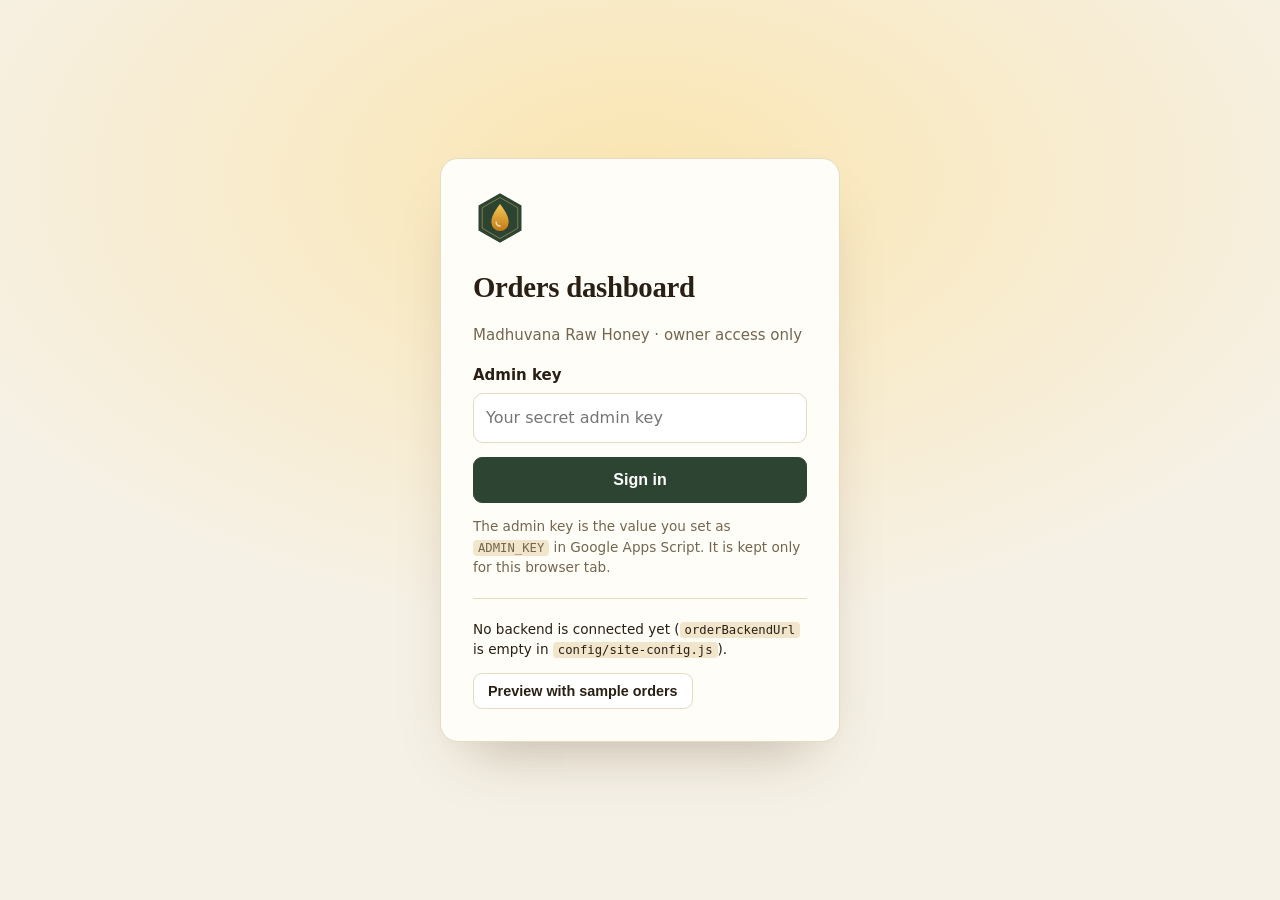
==== admin/index.html @ f3a9bd26 "Add files via upload" ====
<!doctype html>
<html lang="en-IN">
<head>
  <meta charset="utf-8">
  <meta name="viewport" content="width=device-width, initial-scale=1">
  <meta name="robots" content="noindex, nofollow">
  <meta name="referrer" content="no-referrer">
  <meta http-equiv="Content-Security-Policy" content="default-src 'self'; script-src 'self' https://cdnjs.cloudflare.com; style-src 'self' 'unsafe-inline' https://fonts.googleapis.com; font-src https://fonts.gstatic.com; img-src 'self' data:; connect-src 'self' https://script.google.com https://script.googleusercontent.com; base-uri 'self'; form-action 'self'">
  <title>Orders Dashboard</title>
  <link rel="icon" href="../assets/images/favicon.svg" type="image/svg+xml">
  <link rel="preconnect" href="https://fonts.googleapis.com">
  <link rel="preconnect" href="https://fonts.gstatic.com" crossorigin>
  <link rel="stylesheet" href="https://fonts.googleapis.com/css2?family=Figtree:wght@400;500;600;700&family=Fraunces:opsz,wght@9..144,500;9..144,600&display=swap">
  <link rel="stylesheet" href="../assets/css/admin.css">
</head>
<body>
  <!-- ============ SIGN IN ============ -->
  <section id="login" class="login">
    <form id="login-form" class="login-card" autocomplete="off">
      <img src="../assets/images/logo.svg" alt="" width="54" height="54">
      <h1>Orders dashboard</h1>
      <p class="muted" id="login-farm">Owner access only</p>
      <div id="login-error" class="alert" hidden></div>
      <label for="admin-key">Admin key</label>
      <input id="admin-key" type="password" autocomplete="current-password" required placeholder="Your secret admin key">
      <button class="btn primary" type="submit">Sign in</button>
      <p class="muted small">The admin key is the value you set as <code>ADMIN_KEY</code> in Google Apps Script. It is kept only for this browser tab.</p>
      <div id="demo-box" hidden>
        <hr>
        <p class="small">No backend is connected yet (<code>orderBackendUrl</code> is empty in <code>config/site-config.js</code>).</p>
        <button class="btn" type="button" id="demo-btn">Preview with sample orders</button>
      </div>
    </form>
  </section>

  <!-- ============ DASHBOARD ============ -->
  <div id="app" hidden>
    <header class="topbar">
      <div class="brand"><img src="../assets/images/logo.svg" alt="" width="34" height="34"><div><strong id="farm-name">Farm</strong><span>Orders dashboard</span></div></div>
      <div class="top-actions">
        <span id="demo-flag" class="pill warn" hidden>Sample data</span>
        <button class="btn" id="refresh-btn" type="button">Refresh</button>
        <button class="btn ghost" id="logout-btn" type="button">Sign out</button>
      </div>
    </header>

    <main class="container">
      <section class="kpis" id="kpis"></section>

      <section class="toolbar">
        <div class="tabs" id="status-tabs" role="tablist"></div>
        <div class="filters">
          <input type="search" id="search" placeholder="Search name, phone, ref, product…" aria-label="Search orders">
          <label class="date">From <input type="date" id="from"></label>
          <label class="date">To <input type="date" id="to"></label>
          <button class="btn" id="csv-btn" type="button">Export CSV</button>
          <button class="btn" id="xlsx-btn" type="button">Export Excel</button>
        </div>
      </section>

      <div id="notice" class="alert" hidden></div>
      <p class="muted small" id="count"></p>

      <div class="table-wrap">
        <table class="orders" id="orders">
          <thead><tr>
            <th>Booking</th><th>Customer</th><th>Items</th><th class="num">Value</th><th>Delivery</th><th>Status</th><th></th>
          </tr></thead>
          <tbody></tbody>
        </table>
      </div>
      <p class="empty" id="empty" hidden>No orders match these filters.</p>
    </main>
  </div>

  <script src="../config/site-config.js"></script>
  <script src="../assets/js/api.js"></script>
  <script src="../assets/js/admin.js"></script>
</body>
</html>
---- assets/css/admin.css ----
/* Owner dashboard styles */
:root {
  --bg: #f6f1e6; --card: #fffdf8; --ink: #2a1f14; --muted: #74664f; --line: #e6dac0;
  --forest: #2c4431; --honey: #e3a62b; --amber: #c27a12; --danger: #a4371f;
  --s-new: #c27a12; --s-confirmed: #2f6f9f; --s-dispatched: #7a4fa0; --s-delivered: #3f6b3a; --s-cancelled: #8a8074;
}
* { box-sizing: border-box; }
body { margin: 0; background: var(--bg); color: var(--ink); font: 15px/1.5 "Figtree", system-ui, sans-serif; -webkit-font-smoothing: antialiased; }
h1, h2 { font-family: "Fraunces", Georgia, serif; font-weight: 600; letter-spacing: -.01em; }
code { background: #f1e6cc; padding: 1px 5px; border-radius: 4px; font-size: .9em; }
.muted { color: var(--muted); }
.small { font-size: .85rem; }
[hidden] { display: none !important; }

.btn { font: 600 .9rem "Figtree", sans-serif; padding: 9px 14px; border-radius: 9px; border: 1.5px solid var(--line); background: #fff; color: var(--ink); cursor: pointer; white-space: nowrap; }
.btn:hover { border-color: var(--ink); }
.btn.primary { background: var(--forest); color: #fff; border-color: var(--forest); }
.btn.ghost { background: transparent; }
.btn:disabled { opacity: .5; cursor: wait; }
.alert { padding: 12px 14px; border-radius: 10px; background: #fbeee9; color: var(--danger); border: 1px solid #efcabd; margin: 12px 0; }
.alert.ok { background: #eef4ea; color: #2f5a2a; border-color: #cfe0c6; }
.pill { font-size: .75rem; font-weight: 700; padding: 4px 10px; border-radius: 99px; background: #eee; }
.pill.warn { background: #fdf0d2; color: #8a5a07; }

/* Login */
.login { min-height: 100vh; display: grid; place-items: center; padding: 20px; background: radial-gradient(60% 50% at 50% 20%, #fbe6b2, var(--bg)); }
.login-card { width: 100%; max-width: 400px; background: var(--card); border: 1px solid var(--line); border-radius: 18px; padding: 32px; box-shadow: 0 30px 60px -30px rgba(60, 38, 10, .35); }
.login-card h1 { margin: 14px 0 2px; font-size: 1.8rem; }
.login-card label { display: block; font-weight: 600; margin: 18px 0 6px; }
.login-card input { width: 100%; padding: 12px; font: inherit; font-size: 16px; border: 1.5px solid var(--line); border-radius: 10px; }
.login-card input:focus { outline: none; border-color: var(--honey); box-shadow: 0 0 0 3px rgba(227, 166, 43, .25); }
.login-card .btn.primary { width: 100%; margin-top: 14px; padding: 13px; font-size: 1rem; }
.login-card hr { border: 0; border-top: 1px solid var(--line); margin: 20px 0; }

/* Top bar */
.topbar { position: sticky; top: 0; z-index: 10; display: flex; justify-content: space-between; align-items: center; gap: 12px; padding: 12px 20px; background: rgba(255, 253, 248, .92); backdrop-filter: blur(8px); border-bottom: 1px solid var(--line); }
.topbar .brand { display: flex; gap: 10px; align-items: center; }
.topbar .brand strong { display: block; font-family: "Fraunces", serif; font-size: 1.1rem; line-height: 1.1; }
.topbar .brand span { font-size: .78rem; color: var(--muted); }
.top-actions { display: flex; gap: 8px; align-items: center; }
.container { max-width: 1400px; margin: 0 auto; padding: 22px 20px 60px; }

/* KPIs */
.kpis { display: grid; grid-template-columns: repeat(auto-fit, minmax(170px, 1fr)); gap: 14px; margin-bottom: 22px; }
.kpi { background: var(--card); border: 1px solid var(--line); border-radius: 14px; padding: 16px 18px; }
.kpi span { font-size: .78rem; font-weight: 700; letter-spacing: .08em; text-transform: uppercase; color: var(--muted); }
.kpi strong { display: block; font-family: "Fraunces", serif; font-size: 1.9rem; font-weight: 600; margin-top: 4px; line-height: 1.1; }
.kpi em { font-style: normal; font-size: .82rem; color: var(--muted); }

/* Toolbar */
.toolbar { display: flex; flex-wrap: wrap; justify-content: space-between; gap: 12px; align-items: center; margin-bottom: 8px; }
.tabs { display: flex; flex-wrap: wrap; gap: 6px; }
.tab { border: 1.5px solid var(--line); background: #fff; border-radius: 99px; padding: 7px 13px; font: 600 .85rem "Figtree", sans-serif; cursor: pointer; color: var(--ink); }
.tab[aria-selected="true"] { background: var(--ink); color: #fff; border-color: var(--ink); }
.tab b { font-weight: 700; opacity: .6; margin-left: 4px; }
.filters { display: flex; flex-wrap: wrap; gap: 8px; align-items: center; }
.filters input[type="search"], .filters input[type="date"] { padding: 8px 10px; border: 1.5px solid var(--line); border-radius: 9px; font: inherit; background: #fff; }
.filters input[type="search"] { min-width: 240px; }
.filters .date { font-size: .82rem; color: var(--muted); display: flex; gap: 6px; align-items: center; }

/* Table */
.table-wrap { background: var(--card); border: 1px solid var(--line); border-radius: 14px; overflow: auto; }
table.orders { width: 100%; border-collapse: collapse; min-width: 980px; }
.orders th { text-align: left; font-size: .74rem; letter-spacing: .08em; text-transform: uppercase; color: var(--muted); padding: 12px 14px; border-bottom: 1px solid var(--line); background: #fbf6ea; position: sticky; top: 0; }
.orders td { padding: 14px; border-bottom: 1px solid var(--line); vertical-align: top; }
.orders tr.main:hover td { background: #fffaf0; }
.orders .num { text-align: right; white-space: nowrap; }
.orders .ref { font-family: ui-monospace, Menlo, monospace; font-weight: 700; font-size: .88rem; }
.orders .sub { display: block; color: var(--muted); font-size: .82rem; }
.orders a { color: var(--forest); }
.orders ul { margin: 0; padding-left: 16px; }
.status-select { font: 600 .85rem "Figtree", sans-serif; padding: 6px 8px; border-radius: 8px; border: 1.5px solid currentColor; background: #fff; cursor: pointer; }
.st-New { color: var(--s-new); } .st-Confirmed { color: var(--s-confirmed); } .st-Dispatched { color: var(--s-dispatched); }
.st-Delivered { color: var(--s-delivered); } .st-Cancelled { color: var(--s-cancelled); }
.more { background: none; border: 0; color: var(--forest); font-weight: 600; cursor: pointer; padding: 6px; }
tr.details td { background: #fbf6ea; font-size: .9rem; }
.detail-grid { display: grid; grid-template-columns: repeat(auto-fit, minmax(220px, 1fr)); gap: 16px; }
.detail-grid h4 { margin: 0 0 4px; font-size: .75rem; letter-spacing: .08em; text-transform: uppercase; color: var(--muted); }
.detail-grid p { margin: 0; }
.wa { display: inline-block; margin-top: 8px; font-weight: 600; }
.empty { text-align: center; padding: 40px; color: var(--muted); }

/* Mobile: turn rows into cards */
@media (max-width: 760px) {
  .topbar { padding: 10px 14px; }
  .topbar .btn { padding: 8px 10px; }
  .container { padding: 16px 12px 50px; }
  .filters input[type="search"] { min-width: 0; width: 100%; }
  .filters { width: 100%; }
  .table-wrap { background: transparent; border: 0; overflow: visible; }
  table.orders { min-width: 0; }
  .orders thead { display: none; }
  .orders tr.main { display: grid; grid-template-columns: 1fr 1fr; gap: 6px 12px; background: var(--card); border: 1px solid var(--line); border-radius: 14px 14px 0 0; padding: 14px; margin-top: 12px; }
  .orders tr.main td { border: 0; padding: 0; }
  .orders tr.main td:nth-child(2), .orders tr.main td:nth-child(3) { grid-column: 1 / -1; }
  .orders tr.main td.num { text-align: left; font-weight: 700; }
  .orders tr.details, .orders tr.details td { display: block; border-radius: 0 0 14px 14px; }
  .orders tr.gap td { display: none; }
}
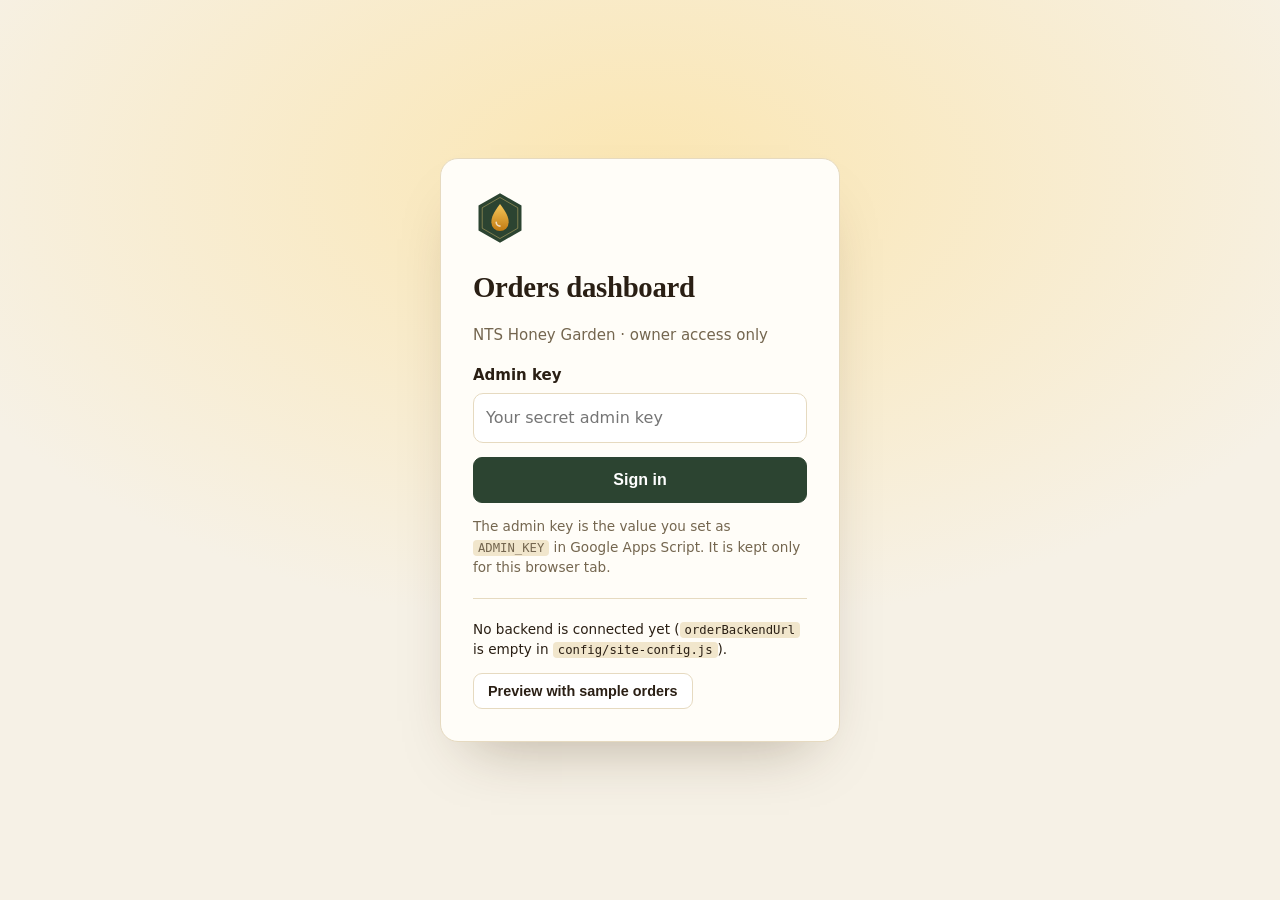
==== commit be36ece8: "Add files via upload" ====
--- a/admin/index.html
+++ b/admin/index.html
@@ -10,7 +10,7 @@
   <link rel="icon" href="../assets/images/favicon.svg" type="image/svg+xml">
   <link rel="preconnect" href="https://fonts.googleapis.com">
   <link rel="preconnect" href="https://fonts.gstatic.com" crossorigin>
-  <link rel="stylesheet" href="https://fonts.googleapis.com/css2?family=Figtree:wght@400;500;600;700&family=Fraunces:opsz,wght@9..144,500;9..144,600&display=swap">
+  <link rel="stylesheet" href="https://fonts.googleapis.com/css2?family=Inter:wght@400;500;600;700&family=Playfair+Display:wght@600;700&display=swap">
   <link rel="stylesheet" href="../assets/css/admin.css">
 </head>
 <body>
@@ -47,10 +47,14 @@
     <main class="container">
       <section class="kpis" id="kpis"></section>
 
+      <section class="toolbar" style="margin-bottom:12px">
+        <div class="tabs" id="type-tabs" role="tablist" aria-label="Orders or requests"></div>
+      </section>
+
       <section class="toolbar">
         <div class="tabs" id="status-tabs" role="tablist"></div>
         <div class="filters">
-          <input type="search" id="search" placeholder="Search name, phone, ref, product…" aria-label="Search orders">
+          <input type="search" id="search" placeholder="Search name, phone, reference, item…" aria-label="Search orders">
           <label class="date">From <input type="date" id="from"></label>
           <label class="date">To <input type="date" id="to"></label>
           <button class="btn" id="csv-btn" type="button">Export CSV</button>
--- a/assets/css/admin.css
+++ b/assets/css/admin.css
@@ -5,14 +5,14 @@
   --s-new: #c27a12; --s-confirmed: #2f6f9f; --s-dispatched: #7a4fa0; --s-delivered: #3f6b3a; --s-cancelled: #8a8074;
 }
 * { box-sizing: border-box; }
-body { margin: 0; background: var(--bg); color: var(--ink); font: 15px/1.5 "Figtree", system-ui, sans-serif; -webkit-font-smoothing: antialiased; }
-h1, h2 { font-family: "Fraunces", Georgia, serif; font-weight: 600; letter-spacing: -.01em; }
+body { margin: 0; background: var(--bg); color: var(--ink); font: 15px/1.5 "Inter", system-ui, sans-serif; -webkit-font-smoothing: antialiased; }
+h1, h2 { font-family: "Playfair Display", Georgia, serif; font-weight: 600; letter-spacing: -.01em; }
 code { background: #f1e6cc; padding: 1px 5px; border-radius: 4px; font-size: .9em; }
 .muted { color: var(--muted); }
 .small { font-size: .85rem; }
 [hidden] { display: none !important; }
 
-.btn { font: 600 .9rem "Figtree", sans-serif; padding: 9px 14px; border-radius: 9px; border: 1.5px solid var(--line); background: #fff; color: var(--ink); cursor: pointer; white-space: nowrap; }
+.btn { font: 600 .9rem "Inter", sans-serif; padding: 9px 14px; border-radius: 9px; border: 1.5px solid var(--line); background: #fff; color: var(--ink); cursor: pointer; white-space: nowrap; }
 .btn:hover { border-color: var(--ink); }
 .btn.primary { background: var(--forest); color: #fff; border-color: var(--forest); }
 .btn.ghost { background: transparent; }
@@ -21,6 +21,8 @@
 .alert.ok { background: #eef4ea; color: #2f5a2a; border-color: #cfe0c6; }
 .pill { font-size: .75rem; font-weight: 700; padding: 4px 10px; border-radius: 99px; background: #eee; }
 .pill.warn { background: #fdf0d2; color: #8a5a07; }
+.pill.req { background: #ece4f5; color: #6b3fa0; margin-top: 6px; display: inline-block; }
+#type-tabs .tab { font-size: .9rem; padding: 8px 16px; }
 
 /* Login */
 .login { min-height: 100vh; display: grid; place-items: center; padding: 20px; background: radial-gradient(60% 50% at 50% 20%, #fbe6b2, var(--bg)); }
@@ -35,7 +37,7 @@
 /* Top bar */
 .topbar { position: sticky; top: 0; z-index: 10; display: flex; justify-content: space-between; align-items: center; gap: 12px; padding: 12px 20px; background: rgba(255, 253, 248, .92); backdrop-filter: blur(8px); border-bottom: 1px solid var(--line); }
 .topbar .brand { display: flex; gap: 10px; align-items: center; }
-.topbar .brand strong { display: block; font-family: "Fraunces", serif; font-size: 1.1rem; line-height: 1.1; }
+.topbar .brand strong { display: block; font-family: "Playfair Display", serif; font-size: 1.1rem; line-height: 1.1; }
 .topbar .brand span { font-size: .78rem; color: var(--muted); }
 .top-actions { display: flex; gap: 8px; align-items: center; }
 .container { max-width: 1400px; margin: 0 auto; padding: 22px 20px 60px; }
@@ -44,13 +46,13 @@
 .kpis { display: grid; grid-template-columns: repeat(auto-fit, minmax(170px, 1fr)); gap: 14px; margin-bottom: 22px; }
 .kpi { background: var(--card); border: 1px solid var(--line); border-radius: 14px; padding: 16px 18px; }
 .kpi span { font-size: .78rem; font-weight: 700; letter-spacing: .08em; text-transform: uppercase; color: var(--muted); }
-.kpi strong { display: block; font-family: "Fraunces", serif; font-size: 1.9rem; font-weight: 600; margin-top: 4px; line-height: 1.1; }
+.kpi strong { display: block; font-family: "Playfair Display", serif; font-size: 1.9rem; font-weight: 600; margin-top: 4px; line-height: 1.1; }
 .kpi em { font-style: normal; font-size: .82rem; color: var(--muted); }
 
 /* Toolbar */
 .toolbar { display: flex; flex-wrap: wrap; justify-content: space-between; gap: 12px; align-items: center; margin-bottom: 8px; }
 .tabs { display: flex; flex-wrap: wrap; gap: 6px; }
-.tab { border: 1.5px solid var(--line); background: #fff; border-radius: 99px; padding: 7px 13px; font: 600 .85rem "Figtree", sans-serif; cursor: pointer; color: var(--ink); }
+.tab { border: 1.5px solid var(--line); background: #fff; border-radius: 99px; padding: 7px 13px; font: 600 .85rem "Inter", sans-serif; cursor: pointer; color: var(--ink); }
 .tab[aria-selected="true"] { background: var(--ink); color: #fff; border-color: var(--ink); }
 .tab b { font-weight: 700; opacity: .6; margin-left: 4px; }
 .filters { display: flex; flex-wrap: wrap; gap: 8px; align-items: center; }
@@ -69,7 +71,7 @@
 .orders .sub { display: block; color: var(--muted); font-size: .82rem; }
 .orders a { color: var(--forest); }
 .orders ul { margin: 0; padding-left: 16px; }
-.status-select { font: 600 .85rem "Figtree", sans-serif; padding: 6px 8px; border-radius: 8px; border: 1.5px solid currentColor; background: #fff; cursor: pointer; }
+.status-select { font: 600 .85rem "Inter", sans-serif; padding: 6px 8px; border-radius: 8px; border: 1.5px solid currentColor; background: #fff; cursor: pointer; }
 .st-New { color: var(--s-new); } .st-Confirmed { color: var(--s-confirmed); } .st-Dispatched { color: var(--s-dispatched); }
 .st-Delivered { color: var(--s-delivered); } .st-Cancelled { color: var(--s-cancelled); }
 .more { background: none; border: 0; color: var(--forest); font-weight: 600; cursor: pointer; padding: 6px; }
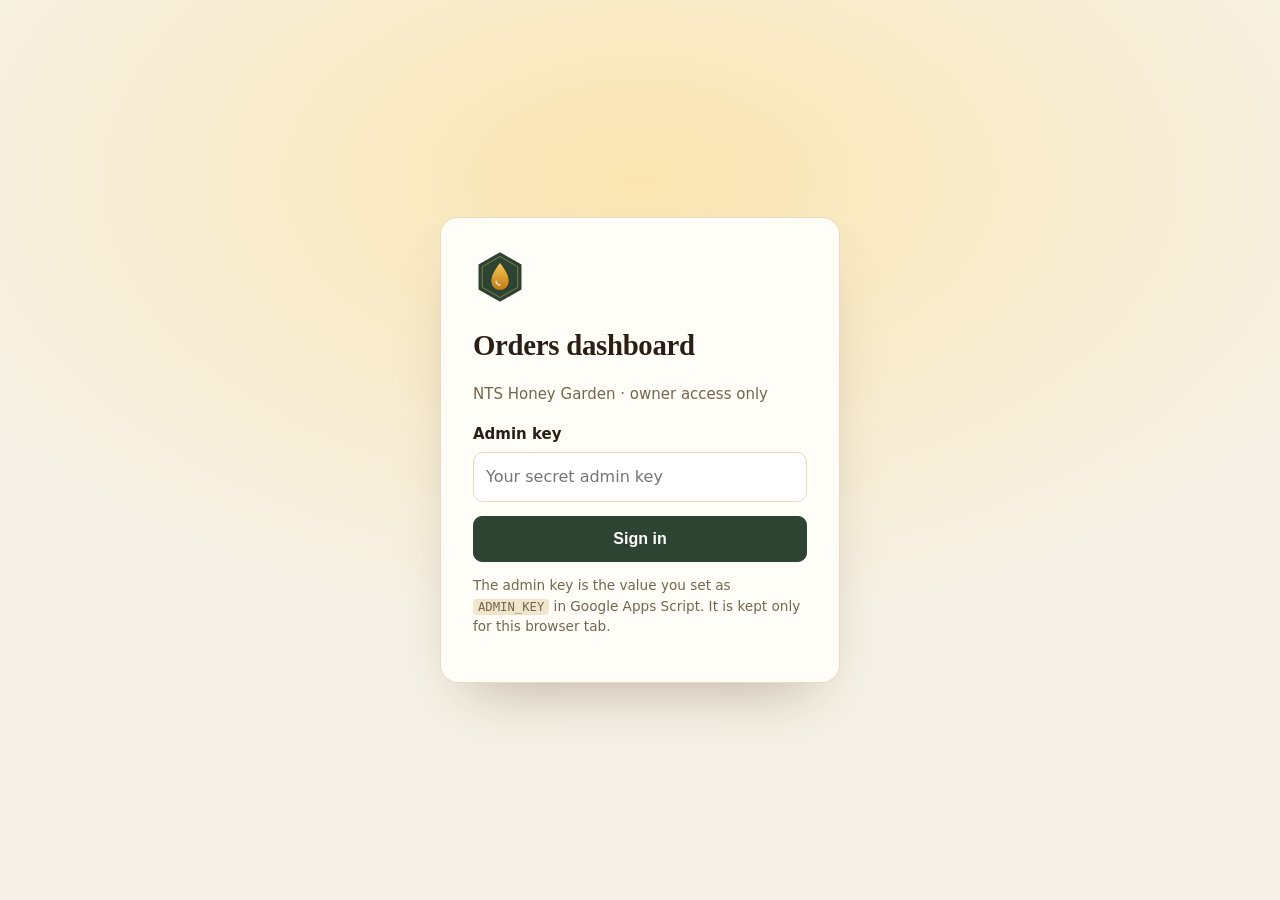
==== commit bf4b2219: "Update index.html" ====
--- a/admin/index.html
+++ b/admin/index.html
@@ -46,7 +46,29 @@
 
     <main class="container">
       <section class="kpis" id="kpis"></section>
-
+      <!-- ============ STOCK ============ -->
+      <section class="stock-panel" id="stock-panel">
+        <div class="stock-head">
+          <button class="btn ghost stock-toggle" id="stock-toggle" type="button" aria-expanded="false" aria-controls="stock-body">
+            <span class="chev" aria-hidden="true">▸</span> Stock
+          </button>
+          <span class="muted small" id="stock-summary"></span>
+          <button class="btn" id="stock-refresh" type="button">Reload stock</button>
+        </div>
+        <div id="stock-body" hidden>
+          <div id="stock-notice" class="alert" hidden></div>
+          <div class="table-wrap">
+            <table class="orders stock-table" id="stock-table">
+              <thead><tr>
+                <th>Product</th><th>Size</th><th class="num">Price</th>
+                <th class="num">In stock</th><th class="num">Sold</th><th>Updated</th><th></th>
+              </tr></thead>
+              <tbody></tbody>
+            </table>
+          </div>
+          <p class="muted small">Type a new number and press Enter, or tap Save. Stock drops automatically when an order comes in, and goes back up if you mark an order Cancelled.</p>
+        </div>
+      </section>
       <section class="toolbar" style="margin-bottom:12px">
         <div class="tabs" id="type-tabs" role="tablist" aria-label="Orders or requests"></div>
       </section>
